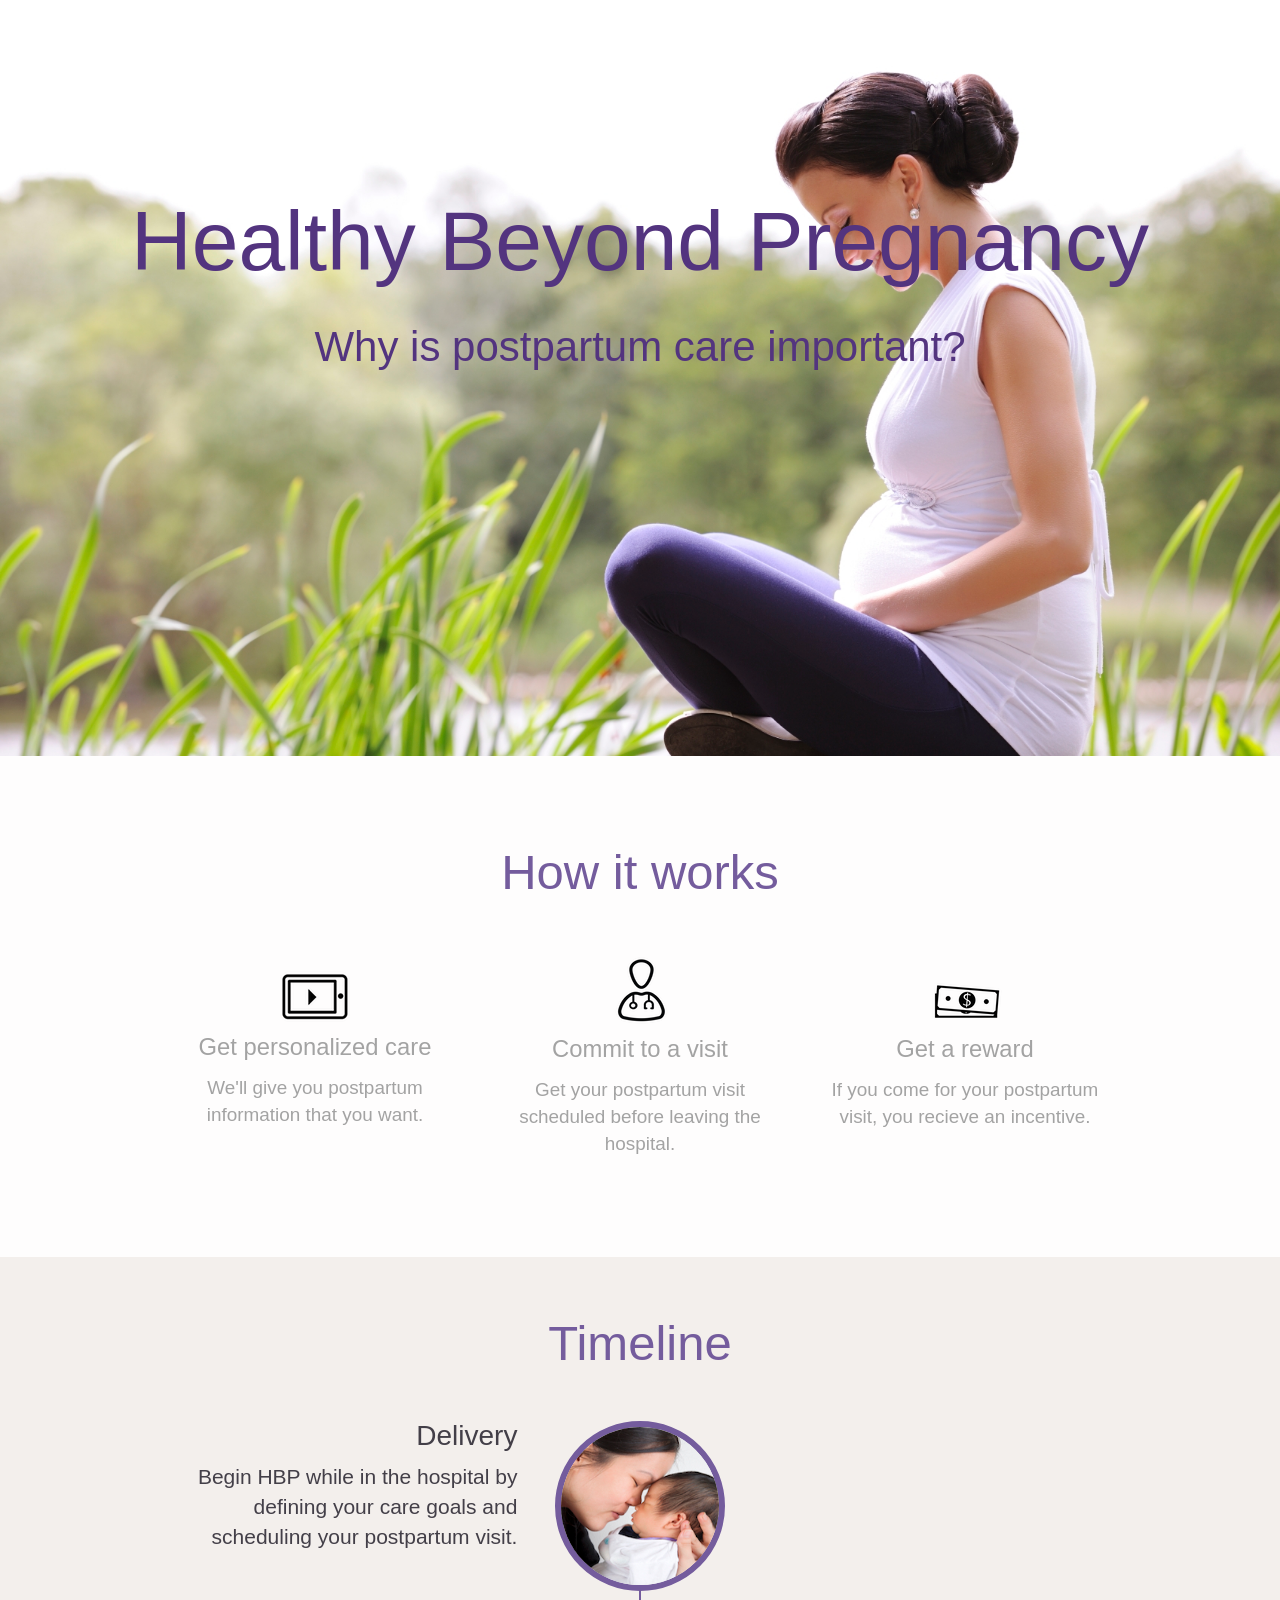
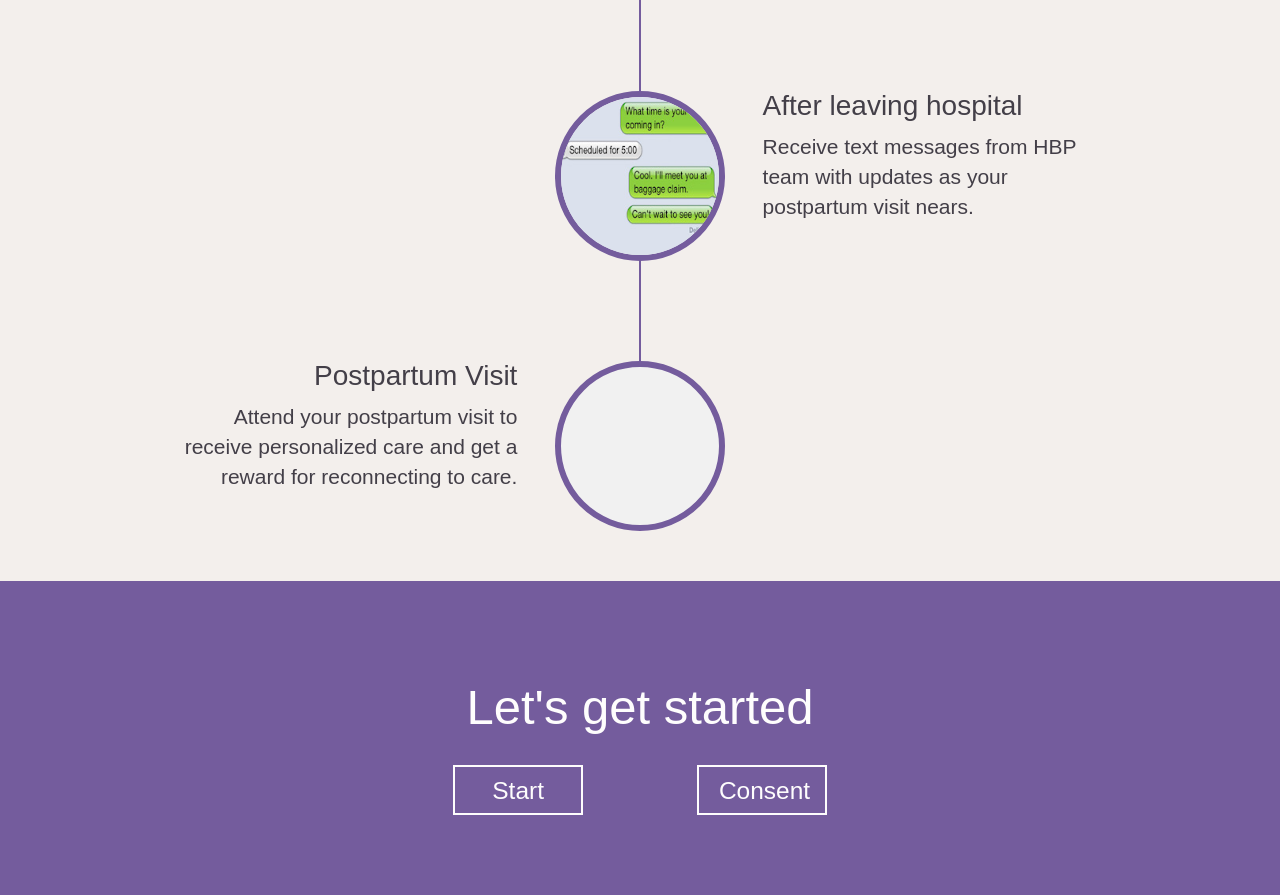
==== templates/index.html @ 08a64818 "Fixing bugs / small tweaks to design" ====
<!DOCTYPE html>
<html>
	<head>
		<link rel="stylesheet" type="text/css" href="/static/css/index.css">
		<link rel="stylesheet" href="//maxcdn.bootstrapcdn.com/bootstrap/3.2.0/css/bootstrap.min.css">
		<link href='https://fonts.googleapis.com/css?family=Work+Sans:400,900,800,700,600,500,300,200,100' rel='stylesheet' type='text/css'>
		<script src="http://code.jquery.com/jquery-latest.min.js" type="text/javascript"></script>
	</head>
	<body>
		<header>
			<div class="header-content">
				<h1> Healthy Beyond Pregnancy </h1>
				<p> Why is postpartum care important? </p>
			</div>
		</header>

		<!-- How it works Section -->
		<section id="about">
			<div class="container">
				<div class="row">
					<div class="col-lg-10 col-lg-offset-1 text-center">
						<h2> How it works </h2>
						<div class="row">
							<div class="col-lg-4">
								<img class="img-responsive" src="/static/img/how1.png" alt="" style="display: block; margin:auto; margin-top: 20px;">
								<p class="step" style="margin-top: 5px;"> Get personalized care </p>
								<p class="step-desc"> We'll give you postpartum information that you want. </p>
							</div>
							<div class="col-lg-4">
								<img class="img-responsive" src="/static/img/how2.png" alt="" style="display: block; margin:auto;">
								<p class="step" style="margin-top: 2px;"> Commit to a visit </p>
								<p class="step-desc"> Get your postpartum visit scheduled before leaving the hospital. </p>
							</div>
							<div class="col-lg-4">
								<img class="img-responsive svg" src="/static/img/how3.png" alt="" style="display: block; margin:auto;margin-top: 23px">
								<p class="step" style="margin-top: 5px;"> Get a reward </p>
								<p class="step-desc"> If you come for your postpartum visit, you recieve an incentive. </p>
							</div>
						</div>
					</div>
				</div>
			</div>
		</section>

		<!-- Timeline Section -->
		<section id="timeline-section">
			<div class="container">
				<div class="row">
					<div class="col-lg-12 text-center">
						<h2> Timeline </h2>
					</div>
				</div>
				<div class="row">
					<div class="col-lg-12 text-center">
						<ul class="timeline">
							<li>
								<div class="timeline-image">
									<img class="img-circle img-responsive" src="/static/img/delivery.jpg" alt="">
								</div>
								<div class="timeline-panel">
									<div class="timeline-heading">
										<h3> Delivery </h3> 
									</div>
									<div class="timeline-body">
										<p> Begin HBP while in the hospital by defining your care goals and scheduling your postpartum visit. </p>
									</div>
								</div>
							</li>
							<li class="timeline-inverted">
	                            <div class="timeline-image">
	                                <img class="img-circle img-responsive" src="/static/img/texting.jpg" alt="">
	                            </div>
	                            <div class="timeline-panel">
	                                <div class="timeline-heading">
	                                    <h3> After leaving hospital </h3>
	                                </div>
	                                <div class="timeline-body">
	                                    <p> Receive text messages from HBP team with updates as your postpartum visit nears. </p>
	                                    <p> 
	                                </div>
	                            </div>
	                        </li>
	                        <li class="timeline">
	                            <div class="timeline-image">
	                                <img class="img-circle img-responsive" src="static/img/magee.jpg" alt="">
	                            </div>
	                            <div class="timeline-panel">
	                                <div class="timeline-heading">
	                                    <h3> Postpartum Visit </h3>
	                                </div>
	                                <div class="timeline-body">
	                                    <p> Attend your postpartum visit to receive personalized care and get a reward for reconnecting to care. </p>
	                                </div>
	                            </div>
	                        </li>
						</ul>
					</div>
				</div>
			</div>
		</section>

		<!-- Getting Started Section -->
		<section id="get-started">
			<div class="container">
				<div class="row">
					<div class="col-lg-10 col-lg-offset-1 text-center">
						<h2> Let's get started </h2>	
						<div class="row">
							<div class="col-lg-3 col-lg-offset-3">
								<a href="/pc/"><div class="gs-button">Start</div></a>
							</div>
							<div class="col-lg-3">
								<a href="/consent/"><div class="gs-button">Consent</div></a>
							</div>
						</div>
					</div>
				</div>
			</div>
		</section>
	</body>
</html>
---- static/css/index.css ----
* {
	margin: 0;
	padding: 0;
}

html, body {
	height: 100%;
	width: 100%;
}

body {
	font-size: 14px;
	/*font-family: 'Merriweather', 'Helvetica Neue', Arial, sans-serif;*/
	font-family: 'Work Sans', sans-serif;
}

/* Header section */

header {
	position: relative;
	width: 100%;
    min-height: 84%;
	-webkit-background-size: cover;
    -moz-background-size: cover;
	background-size: cover;
	-o-background-size: cover;
	background-position: center;
	background-image: url('/static/img/header.jpg');
	text-align: center;
}

header .header-content {
	position: relative;
	padding-top: 175px;
	padding-bottom: 150px;
}

header .header-content h1 {
	font-size: 6.0em;
	font-weight: 500;
	color: #53347F;
	margin-bottom: 30px;
}

header .header-content p {
	font-weight: 300;
	font-size: 3.0em;
	color: #53347F;
}

/* About section, describe the steps of HBP */

#about {
	padding-top: 70px;
	padding-bottom: 90px;
	background-color: #FEFDFD;
}

#about h2 {
	font-size: 3.5em;
	font-weight: 300;
	margin-bottom: 50px;
	color: #745C9D;
}

#about .step {
	font-weight: 500;
	font-size: 1.70em;
	color: #A3A3A3;
}

#about .step-desc {
	font-weight: 300;
	font-size: 1.35em;
	color: #A3A3A3;
}

/* Timeline section, display a timeline of the steps */

#timeline-section {
	padding-top: 40px;
	padding-bottom: 40px;
	background-color: #F3EFEC;
}

#timeline-section h2 {
	font-size: 3.5em;
	font-weight: 300;
	margin-bottom: 50px;
	color: #745C9D;
}

.timeline {
  list-style: none;
  padding: 0;
  position: relative;
}

.timeline:before {
  top: 0;
  bottom: 30px;
  position: absolute;
  content: "";
  width: 2px;
  background-color: #745C9D;
  left: 40px;
  margin-left: -1.5px;
}

.timeline > li {
  margin-bottom: 50px;
  position: relative;
  min-height: 50px;
}

.timeline > li:before,
.timeline > li:after {
  content: " ";
  display: table;
}

.timeline > li:after {
  clear: both;
}

.timeline > li .timeline-panel {
  width: 100%;
  float: right;
  padding: 0 20px 0 100px;
  position: relative;
  text-align: left;
}

.timeline > li .timeline-panel:before {
  border-left-width: 0;
  border-right-width: 15px;
  left: -15px;
  right: auto;
}

.timeline > li .timeline-panel:after {
  border-left-width: 0;
  border-right-width: 14px;
  left: -14px;
  right: auto;
}

.timeline > li .timeline-image {
  left: 0;
  margin-left: 0;
  width: 80px;
  height: 80px;
  position: absolute;
  z-index: 100;
  background-color: #f1f1f1;
  color: white;
  border-radius: 100%;
  border: 6px solid #745C9D;
  text-align: center;
}

.timeline > li.timeline-inverted > .timeline-panel {
  float: right;
  text-align: left;
  padding: 0 20px 0 100px;
}

.timeline > li.timeline-inverted > .timeline-panel:before {
  border-left-width: 0;
  border-right-width: 15px;
  left: -15px;
  right: auto;
}

.timeline > li.timeline-inverted > .timeline-panel:after {
  border-left-width: 0;
  border-right-width: 14px;
  left: -14px;
  right: auto;
}

.timeline > li:last-child {
  margin-bottom: 0;
}

.timeline .timeline-heading h3 {
  margin-top: 0;
  font-weight: 400;
  font-size: 2.0em;
  color: #433F48;
}

.timeline .timeline-body > p,
.timeline .timeline-body > ul {
  margin-bottom: 0;
}

.timeline .timeline-body p {
	font-weight: 300;
	font-size: 1.50em;
	color: #433F48;
}

@media (min-width: 768px) {

  .timeline:before {
    left: 50%;
  }

  .timeline > li {
    margin-bottom: 100px;
    min-height: 100px;
  }

  .timeline > li .timeline-panel {
    width: 41%;
    float: left;
    padding: 0 20px 20px 30px;
    text-align: right;
  }

  .timeline > li .timeline-image {
    width: 100px;
    height: 100px;
    left: 50%;
    margin-left: -50px;
  }

  .timeline > li.timeline-inverted > .timeline-panel {
    float: right;
    text-align: left;
    padding: 0 30px 20px 20px;
  }
}

@media (min-width: 992px) {

  .timeline > li {
    min-height: 150px;
  }

  .timeline > li .timeline-panel {
    padding: 0 20px 20px;
  }

  .timeline > li .timeline-image {
    width: 150px;
    height: 150px;
    margin-left: -75px;
  }

  .timeline > li.timeline-inverted > .timeline-panel {
    padding: 0 20px 20px;
  }
}

@media (min-width: 1200px) {

  .timeline > li {
    min-height: 170px;
  }

  .timeline > li .timeline-panel {
    padding: 0 20px 20px 100px;
  }

  .timeline > li .timeline-image {
    width: 170px;
    height: 170px;
    margin-left: -85px;
  }

  .timeline > li.timeline-inverted > .timeline-panel {
    padding: 0 100px 20px 20px;
  }
}

/* Get started, i.e. the call to action section */

#get-started {
	padding-top: 80px;
	padding-bottom: 80px;
	background-color: #745C9D;
}

#get-started h2 {
	font-size: 3.5em;
	font-weight: 400;
	margin-bottom: 30px;
	color: #FEFDFD;
}

#get-started .gs-button {
	display: inline-block;
	width: 130px;
	height: 50px;
	padding: 6px 20px 6px 20px;
	border-style: solid;
	border-width: 2px;
	border-color: #FEFDFD;
}

#get-started a {
	text-decoration: none;
	outline: 0;
	color: #FEFDFD;
	font-size: 1.75em;
}

#get-started a:hover > div {
	border-width: 3px;
}
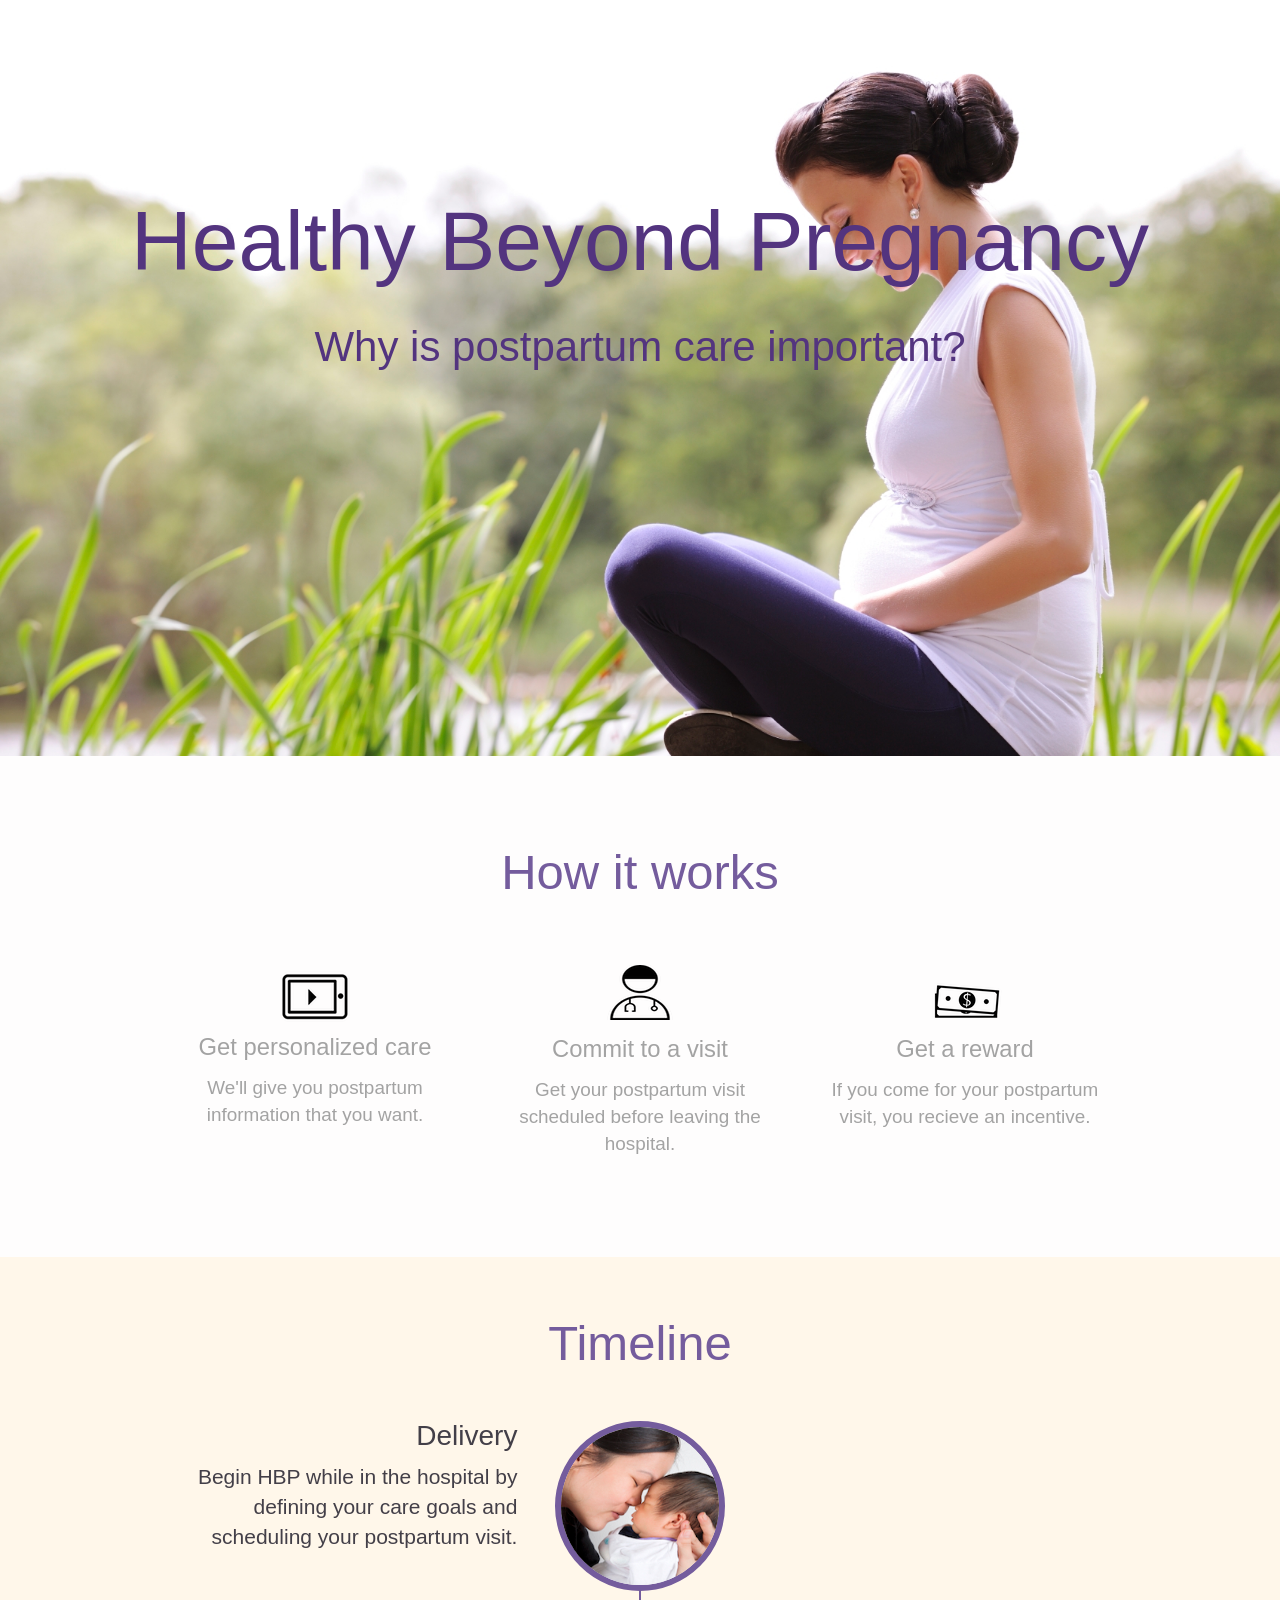
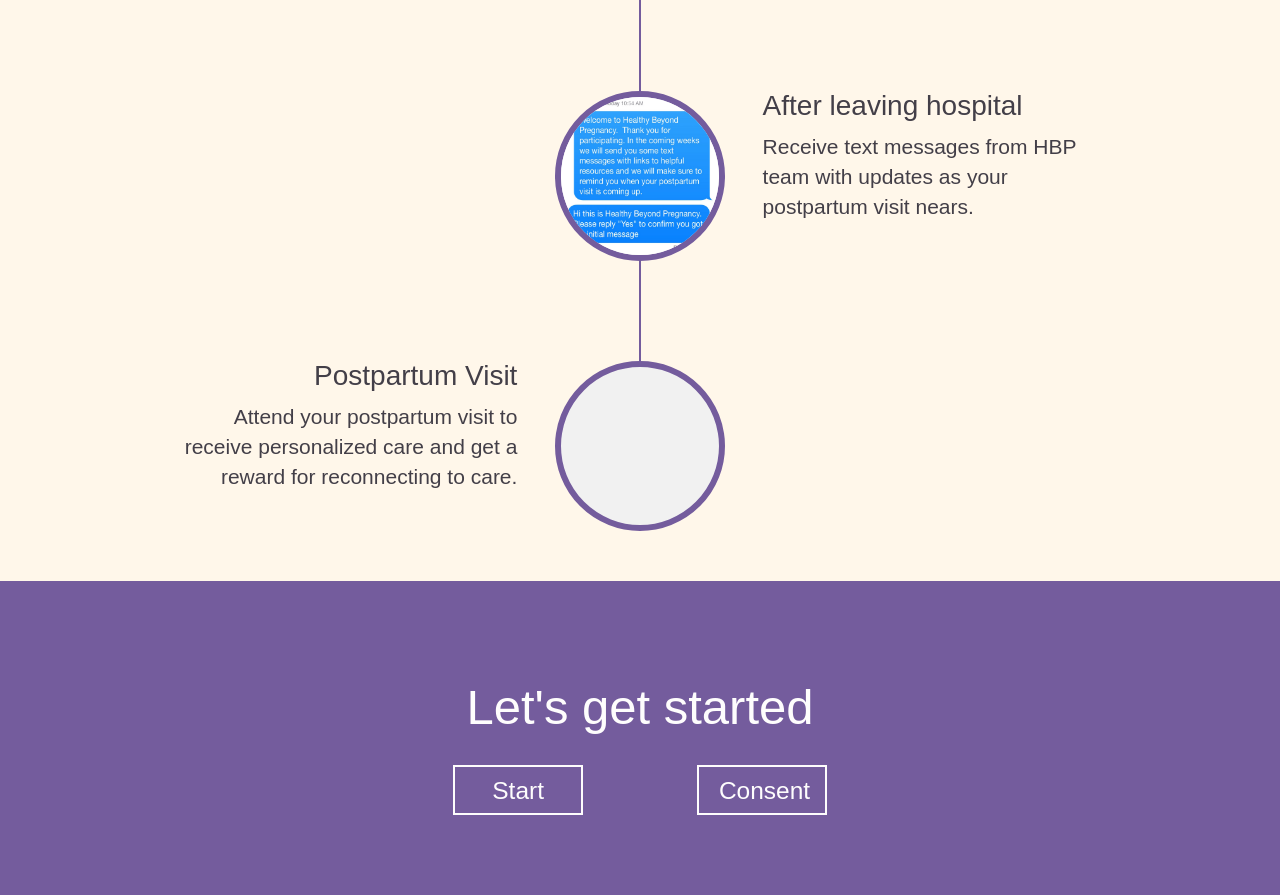
==== commit 22af0942: "Finalized how it works images and style on index page" ====
--- a/templates/index.html
+++ b/templates/index.html
@@ -22,18 +22,18 @@
 						<h2> How it works </h2>
 						<div class="row">
 							<div class="col-lg-4">
-								<img class="img-responsive" src="/static/img/how1.png" alt="" style="display: block; margin:auto; margin-top: 20px;">
-								<p class="step" style="margin-top: 5px;"> Get personalized care </p>
+								<img id="how1-img" class="img-responsive" src="/static/img/how1.png" alt="">
+								<p id="how1-step" class="step"> Get personalized care </p>
 								<p class="step-desc"> We'll give you postpartum information that you want. </p>
 							</div>
 							<div class="col-lg-4">
-								<img class="img-responsive" src="/static/img/how2.png" alt="" style="display: block; margin:auto;">
-								<p class="step" style="margin-top: 2px;"> Commit to a visit </p>
+								<img id="how2-img" class="img-responsive" src="/static/img/how2.png" alt="">
+								<p id="how2-step" class="step"> Commit to a visit </p>
 								<p class="step-desc"> Get your postpartum visit scheduled before leaving the hospital. </p>
 							</div>
 							<div class="col-lg-4">
-								<img class="img-responsive svg" src="/static/img/how3.png" alt="" style="display: block; margin:auto;margin-top: 23px">
-								<p class="step" style="margin-top: 5px;"> Get a reward </p>
+								<img id="how3-img" class="img-responsive svg" src="/static/img/how3.png" alt="">
+								<p id="how3-step" class="step"> Get a reward </p>
 								<p class="step-desc"> If you come for your postpartum visit, you recieve an incentive. </p>
 							</div>
 						</div>
--- a/static/css/index.css
+++ b/static/css/index.css
@@ -63,6 +63,24 @@
 	color: #745C9D;
 }
 
+#about #how1-img {
+  display: block;
+  margin: auto;
+  margin-top: 20px;
+}
+
+#about #how2-img {
+  display: block;
+  margin: auto;
+  margin-top: 15px;
+}
+
+#about #how3-img {
+  display: block;
+  margin: auto;
+  margin-top: 23px;
+}
+
 #about .step {
 	font-weight: 500;
 	font-size: 1.70em;
@@ -75,12 +93,24 @@
 	color: #A3A3A3;
 }
 
+#about #how1-step {
+  margin-top: 5px;
+}
+
+#about #how2-step {
+  margin-top: 12px;
+}
+
+#about #how3-step {
+  margin-top: 5px;
+}
+
 /* Timeline section, display a timeline of the steps */
 
 #timeline-section {
 	padding-top: 40px;
 	padding-bottom: 40px;
-	background-color: #F3EFEC;
+	background-color: #FFF7EA;
 }
 
 #timeline-section h2 {
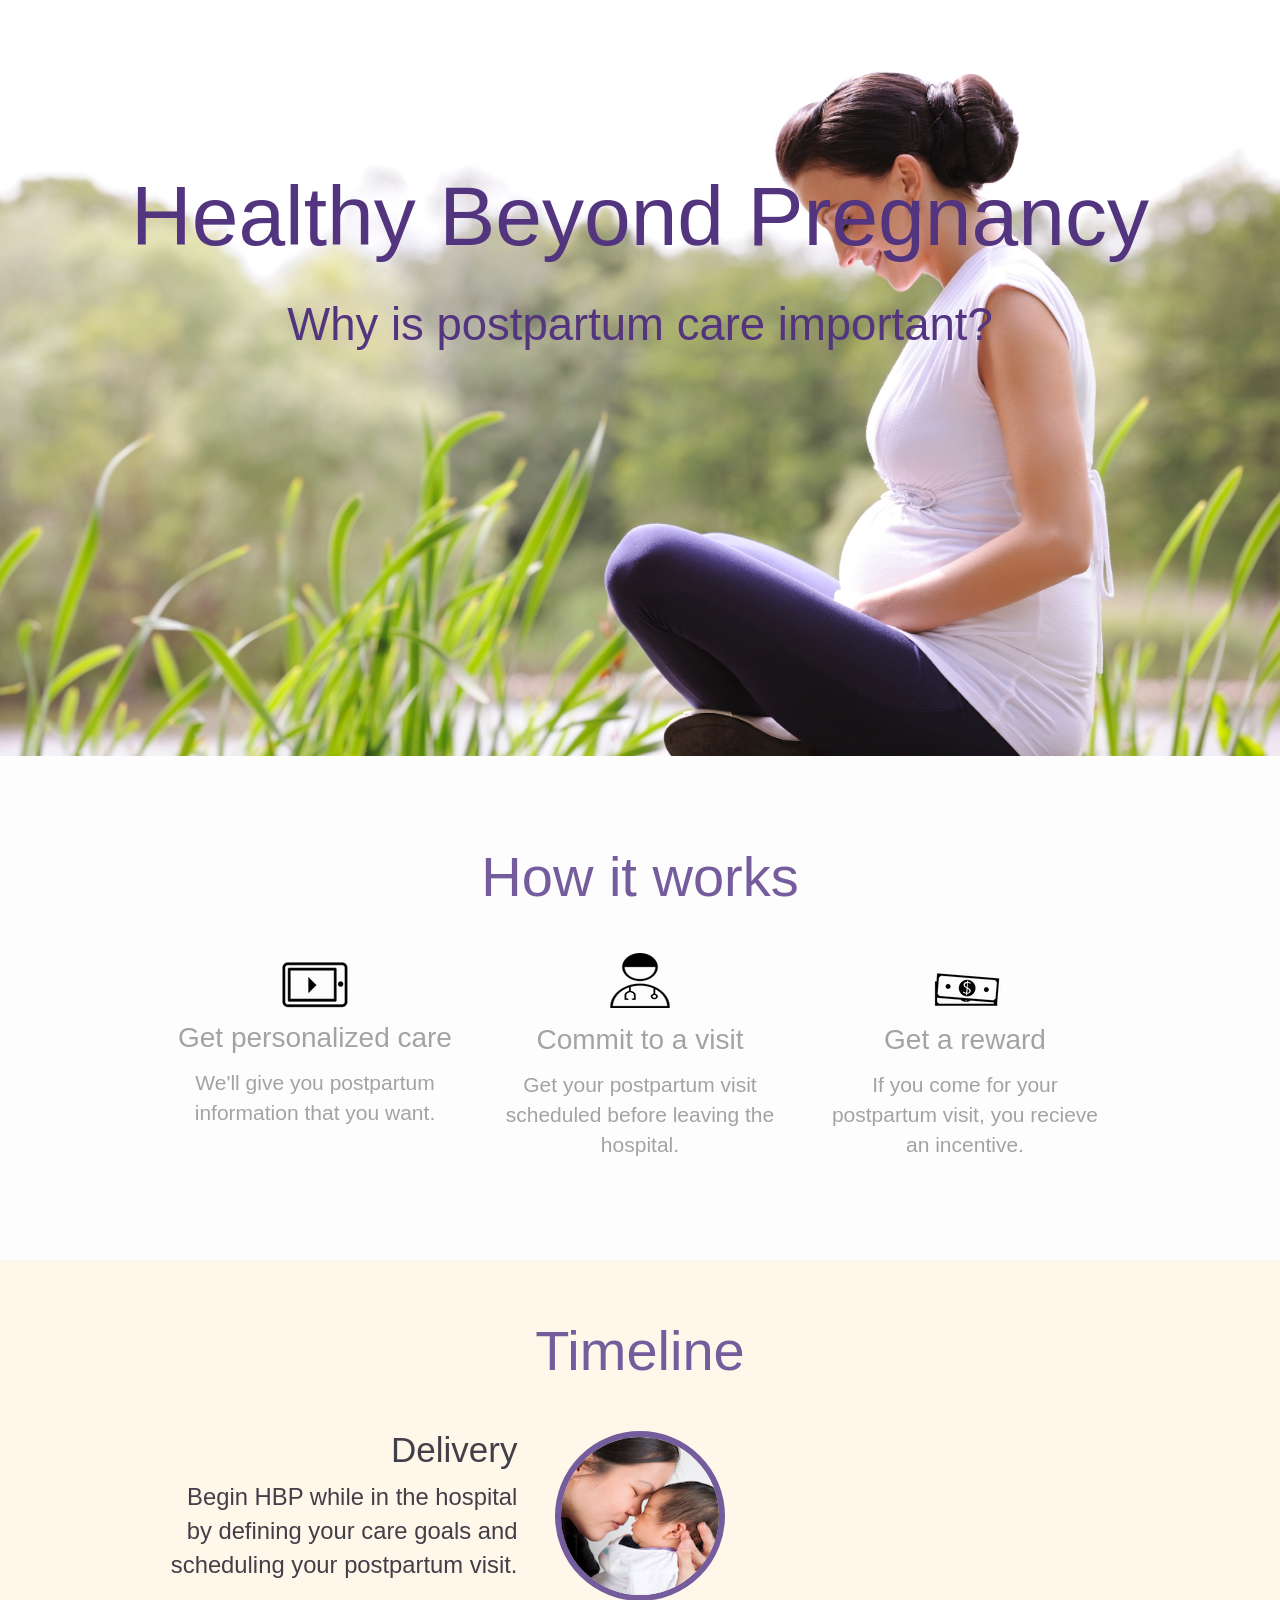
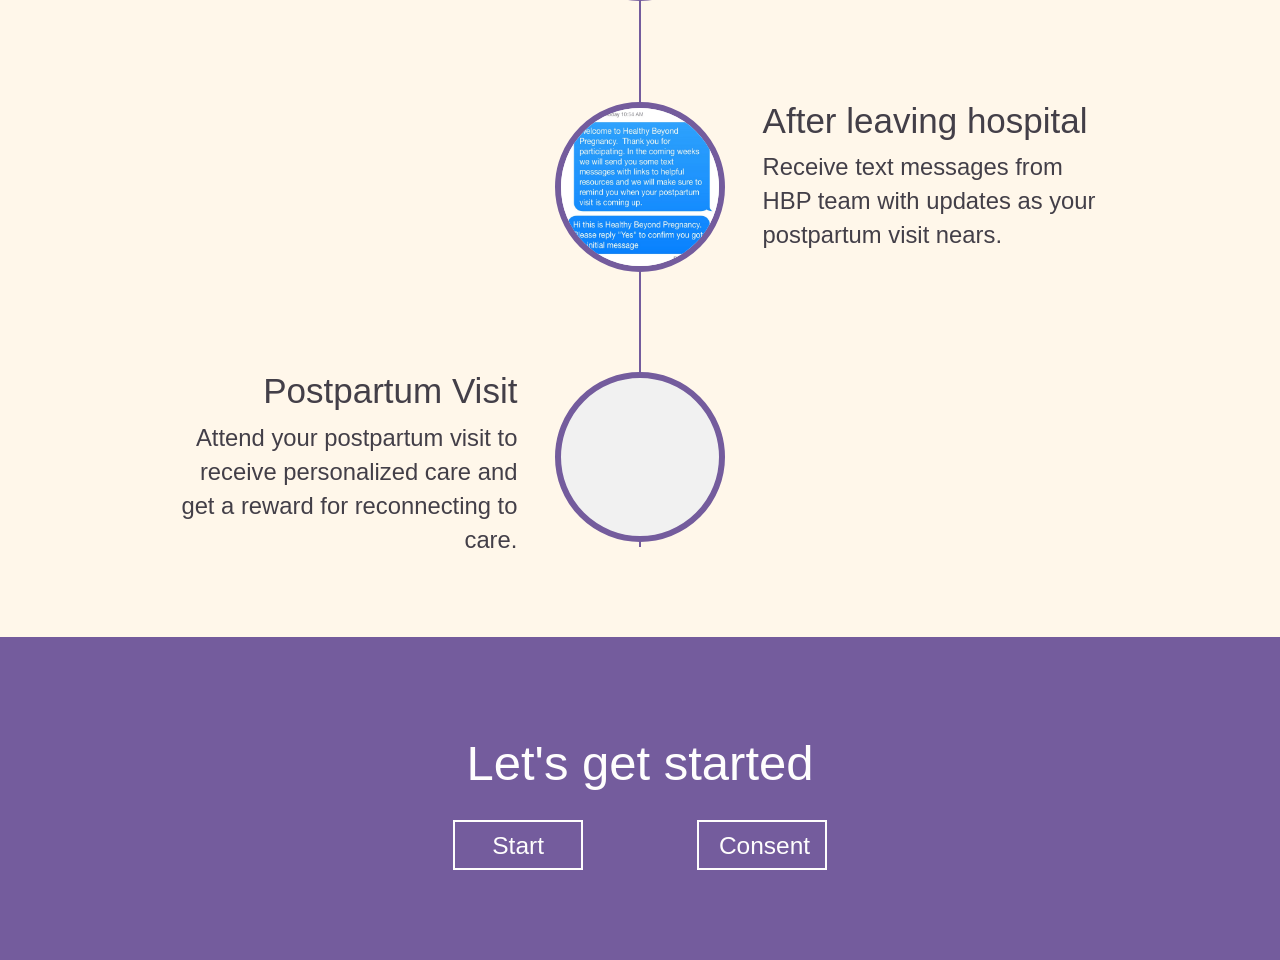
==== commit c0466c4e: "Responsivee design for tablet landscape mode" ====
--- a/templates/index.html
+++ b/templates/index.html
@@ -1,10 +1,10 @@
 <!DOCTYPE html>
 <html>
 	<head>
+		<link rel="stylesheet" type="text/css" href="/static/lib/bootstrap.min.css">
 		<link rel="stylesheet" type="text/css" href="/static/css/index.css">
-		<link rel="stylesheet" href="//maxcdn.bootstrapcdn.com/bootstrap/3.2.0/css/bootstrap.min.css">
-		<link href='https://fonts.googleapis.com/css?family=Work+Sans:400,900,800,700,600,500,300,200,100' rel='stylesheet' type='text/css'>
-		<script src="http://code.jquery.com/jquery-latest.min.js" type="text/javascript"></script>
+		<script src="/static/lib/jquery-1.12.2.min.js" type="text/javascript"></script>
+		<meta name="viewport" content="width=device-width,initial-scale=1">
 	</head>
 	<body>
 		<header>
@@ -18,20 +18,20 @@
 		<section id="about">
 			<div class="container">
 				<div class="row">
-					<div class="col-lg-10 col-lg-offset-1 text-center">
+					<div class="col-sm-10 col-sm-offset-1 text-center">
 						<h2> How it works </h2>
 						<div class="row">
-							<div class="col-lg-4">
+							<div class="col-sm-4">
 								<img id="how1-img" class="img-responsive" src="/static/img/how1.png" alt="">
 								<p id="how1-step" class="step"> Get personalized care </p>
 								<p class="step-desc"> We'll give you postpartum information that you want. </p>
 							</div>
-							<div class="col-lg-4">
+							<div class="col-sm-4">
 								<img id="how2-img" class="img-responsive" src="/static/img/how2.png" alt="">
 								<p id="how2-step" class="step"> Commit to a visit </p>
 								<p class="step-desc"> Get your postpartum visit scheduled before leaving the hospital. </p>
 							</div>
-							<div class="col-lg-4">
+							<div class="col-sm-4">
 								<img id="how3-img" class="img-responsive svg" src="/static/img/how3.png" alt="">
 								<p id="how3-step" class="step"> Get a reward </p>
 								<p class="step-desc"> If you come for your postpartum visit, you recieve an incentive. </p>
@@ -46,12 +46,12 @@
 		<section id="timeline-section">
 			<div class="container">
 				<div class="row">
-					<div class="col-lg-12 text-center">
+					<div class="col-sm-12 text-center">
 						<h2> Timeline </h2>
 					</div>
 				</div>
 				<div class="row">
-					<div class="col-lg-12 text-center">
+					<div class="col-sm-12 text-center">
 						<ul class="timeline">
 							<li>
 								<div class="timeline-image">
@@ -103,13 +103,13 @@
 		<section id="get-started">
 			<div class="container">
 				<div class="row">
-					<div class="col-lg-10 col-lg-offset-1 text-center">
+					<div class="col-sm-10 col-sm-offset-1 text-center">
 						<h2> Let's get started </h2>	
 						<div class="row">
-							<div class="col-lg-3 col-lg-offset-3">
+							<div class="col-sm-3 col-sm-offset-3">
 								<a href="/pc/"><div class="gs-button">Start</div></a>
 							</div>
-							<div class="col-lg-3">
+							<div class="col-sm-3">
 								<a href="/consent/"><div class="gs-button">Consent</div></a>
 							</div>
 						</div>
--- a/static/css/index.css
+++ b/static/css/index.css
@@ -10,8 +10,6 @@
 
 body {
 	font-size: 14px;
-	/*font-family: 'Merriweather', 'Helvetica Neue', Arial, sans-serif;*/
-	font-family: 'Work Sans', sans-serif;
 }
 
 /* Header section */
@@ -19,9 +17,9 @@
 header {
 	position: relative;
 	width: 100%;
-    min-height: 84%;
+  min-height: 84%;
 	-webkit-background-size: cover;
-    -moz-background-size: cover;
+  -moz-background-size: cover;
 	background-size: cover;
 	-o-background-size: cover;
 	background-position: center;
@@ -31,7 +29,7 @@
 
 header .header-content {
 	position: relative;
-	padding-top: 175px;
+	padding-top: 150px;
 	padding-bottom: 150px;
 }
 
@@ -44,7 +42,7 @@
 
 header .header-content p {
 	font-weight: 300;
-	font-size: 3.0em;
+	font-size: 3.25em;
 	color: #53347F;
 }
 
@@ -57,9 +55,9 @@
 }
 
 #about h2 {
-	font-size: 3.5em;
+	font-size: 4.0em;
 	font-weight: 300;
-	margin-bottom: 50px;
+	margin-bottom: 30px;
 	color: #745C9D;
 }
 
@@ -82,14 +80,15 @@
 }
 
 #about .step {
-	font-weight: 500;
-	font-size: 1.70em;
+	font-weight: 400;
+	font-size: 2.0em;
 	color: #A3A3A3;
+  margin-bottom: 10px;
 }
 
 #about .step-desc {
 	font-weight: 300;
-	font-size: 1.35em;
+	font-size: 1.50em;
 	color: #A3A3A3;
 }
 
@@ -109,12 +108,12 @@
 
 #timeline-section {
 	padding-top: 40px;
-	padding-bottom: 40px;
+	padding-bottom: 50px;
 	background-color: #FFF7EA;
 }
 
 #timeline-section h2 {
-	font-size: 3.5em;
+	font-size: 4.0em;
 	font-weight: 300;
 	margin-bottom: 50px;
 	color: #745C9D;
@@ -216,7 +215,7 @@
 .timeline .timeline-heading h3 {
   margin-top: 0;
   font-weight: 400;
-  font-size: 2.0em;
+  font-size: 2.50em;
   color: #433F48;
 }
 
@@ -227,7 +226,7 @@
 
 .timeline .timeline-body p {
 	font-weight: 300;
-	font-size: 1.50em;
+	font-size: 1.70em;
 	color: #433F48;
 }
 
@@ -309,7 +308,7 @@
 
 #get-started {
 	padding-top: 80px;
-	padding-bottom: 80px;
+	padding-bottom: 90px;
 	background-color: #745C9D;
 }
 
@@ -339,4 +338,141 @@
 
 #get-started a:hover > div {
 	border-width: 3px;
-}+}
+
+/* portrait tablets, portrait iPad, landscape e-readers, landscape 800x480 or 854x480 phones */ 
+@media (min-width:641px) and (max-width:960px) { 
+  header {
+    min-height: 43%;
+  }
+
+  header .header-content {
+    padding-top: 70px;
+  }
+
+  header .header-content h1 {
+    font-size: 4.0em;
+    font-weight: 500;
+    margin-bottom: 10px;
+  }
+
+  header .header-content p {
+    font-weight: 300;
+    font-size: 2.50em;
+  }
+
+  #about {
+    padding-top: 0px;
+    padding-bottom: 20px;
+  }
+
+  #about h2 {
+    font-size: 2.50em;
+    font-weight: 300;
+    margin-bottom: 0px;
+  }
+
+  #about .step {
+    font-weight: 500;
+    font-size: 1.25em;
+    margin-bottom: 0px;
+  }
+
+  #about .step-desc {
+    font-weight: 300;
+    font-size: 1.05em;
+  }
+
+  #timeline-section {
+    padding-top: 20px;
+    padding-bottom: 35px;
+  }
+
+  #timeline-section h2 {
+    font-size: 2.75em;
+    font-weight: 300;
+    margin-bottom: 20px;
+  }
+
+  .timeline .timeline-heading h3 {
+    margin-top: 0;
+    font-weight: 400;
+    font-size: 1.75em;
+  }
+
+  .timeline .timeline-body p {
+    font-weight: 300;
+    font-size: 1.20em;
+  }
+}
+
+/* tablet, landscape iPad, lo-res laptops ands desktops */ 
+@media (min-width:961px) and (max-width:1024px) { 
+  header {
+    min-height: 60%;
+  }
+
+  header .header-content {
+    padding-top: 85px;
+  }
+
+  header .header-content h1 {
+    font-size: 5.0em;
+    font-weight: 500;
+    margin-bottom: 20px;
+  }
+
+  header .header-content p {
+    font-weight: 300;
+    font-size: 3.0em;
+  }
+
+  #about {
+    padding-top: 20px;
+    padding-bottom: 35px;
+  }
+
+  #about h2 {
+    font-size: 3.0em;
+    font-weight: 300;
+    margin-bottom: 10px;
+  }
+
+  #about .step {
+    font-weight: 400;
+    font-size: 1.50em;
+    margin-bottom: 0px;
+  }
+
+  #about .step-desc {
+    font-weight: 300;
+    font-size: 1.20em;
+  }
+
+  #timeline-section {
+    padding-top: 20px;
+    padding-bottom: 35px;
+  }
+
+  #timeline-section h2 {
+    font-size: 3.25em;
+    font-weight: 300;
+    margin-bottom: 20px;
+  }
+
+  .timeline .timeline-heading h3 {
+    margin-top: 0;
+    font-weight: 400;
+    font-size: 2.0em;
+  }
+
+  .timeline .timeline-body p {
+    font-weight: 300;
+    font-size: 1.50em;
+  }
+}
+
+/* big landscape tablets, laptops, and desktops */ 
+@media (min-width:1025px) {
+
+}
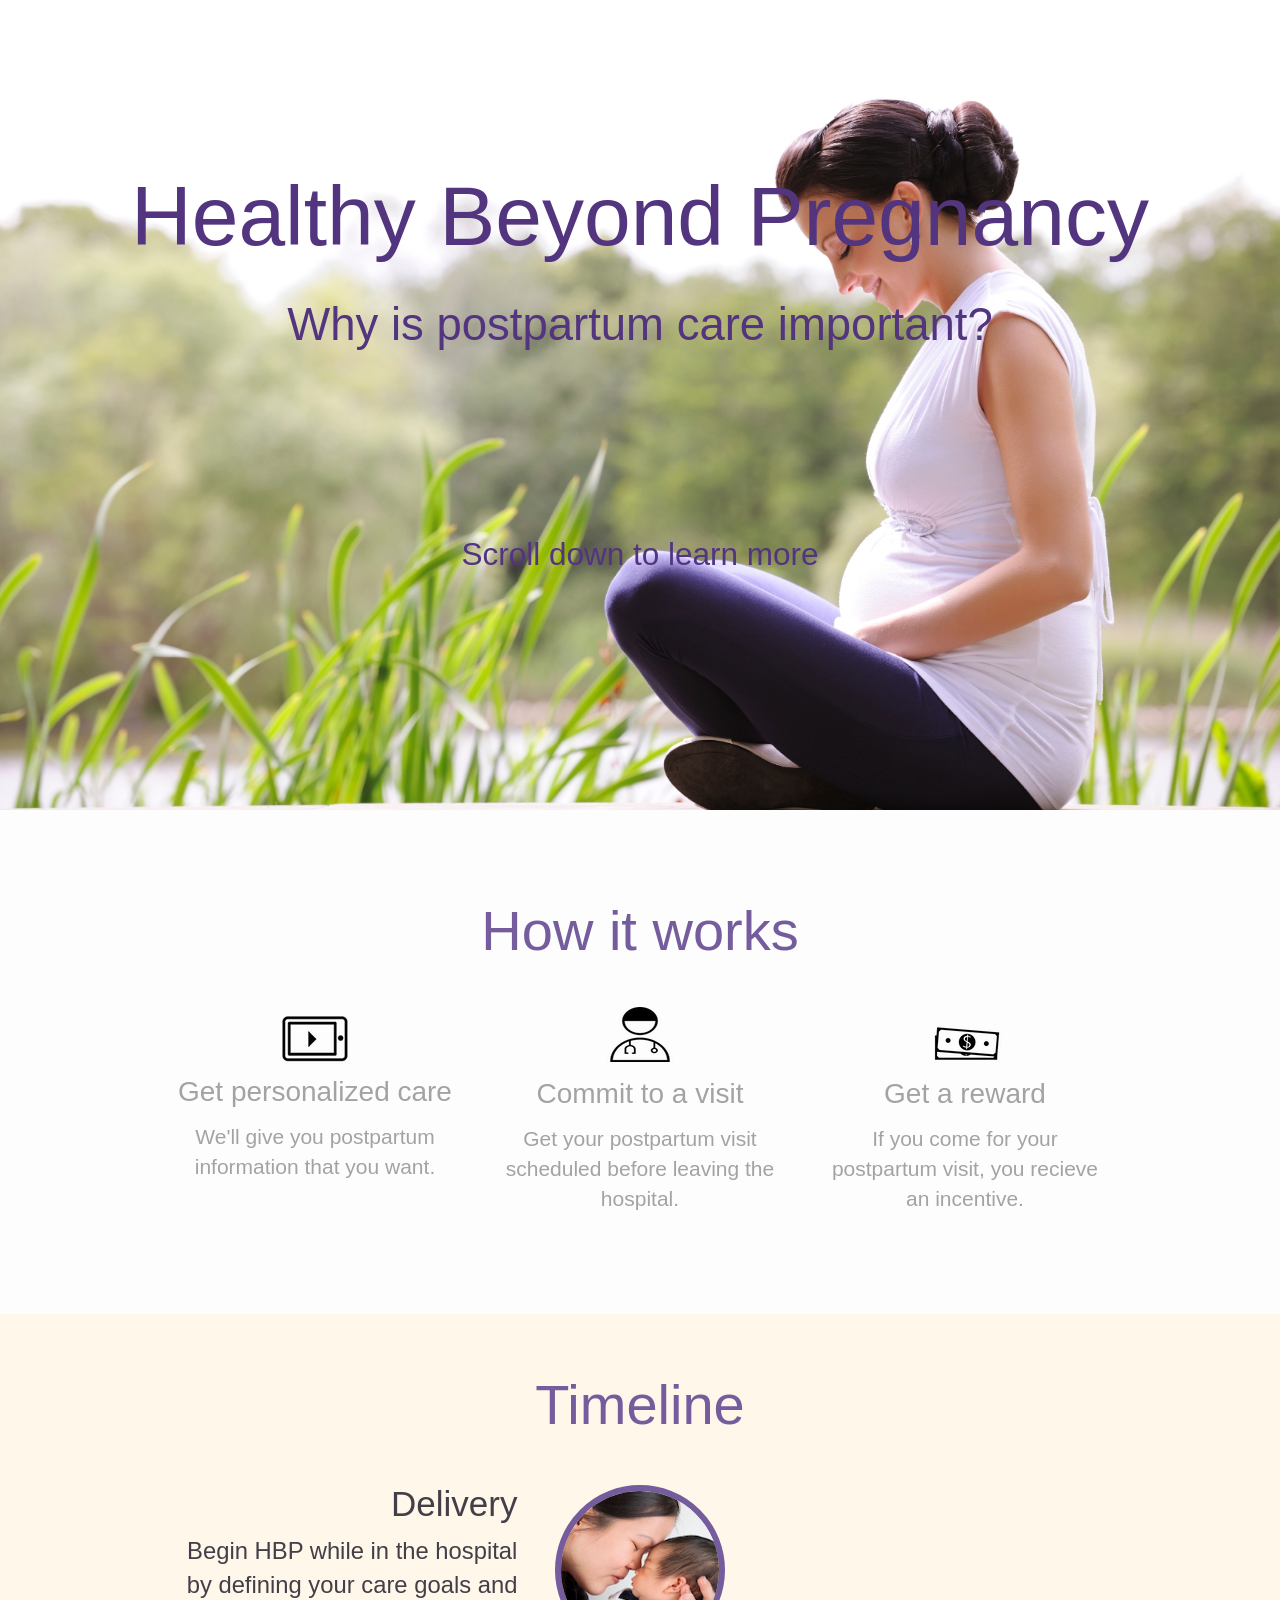
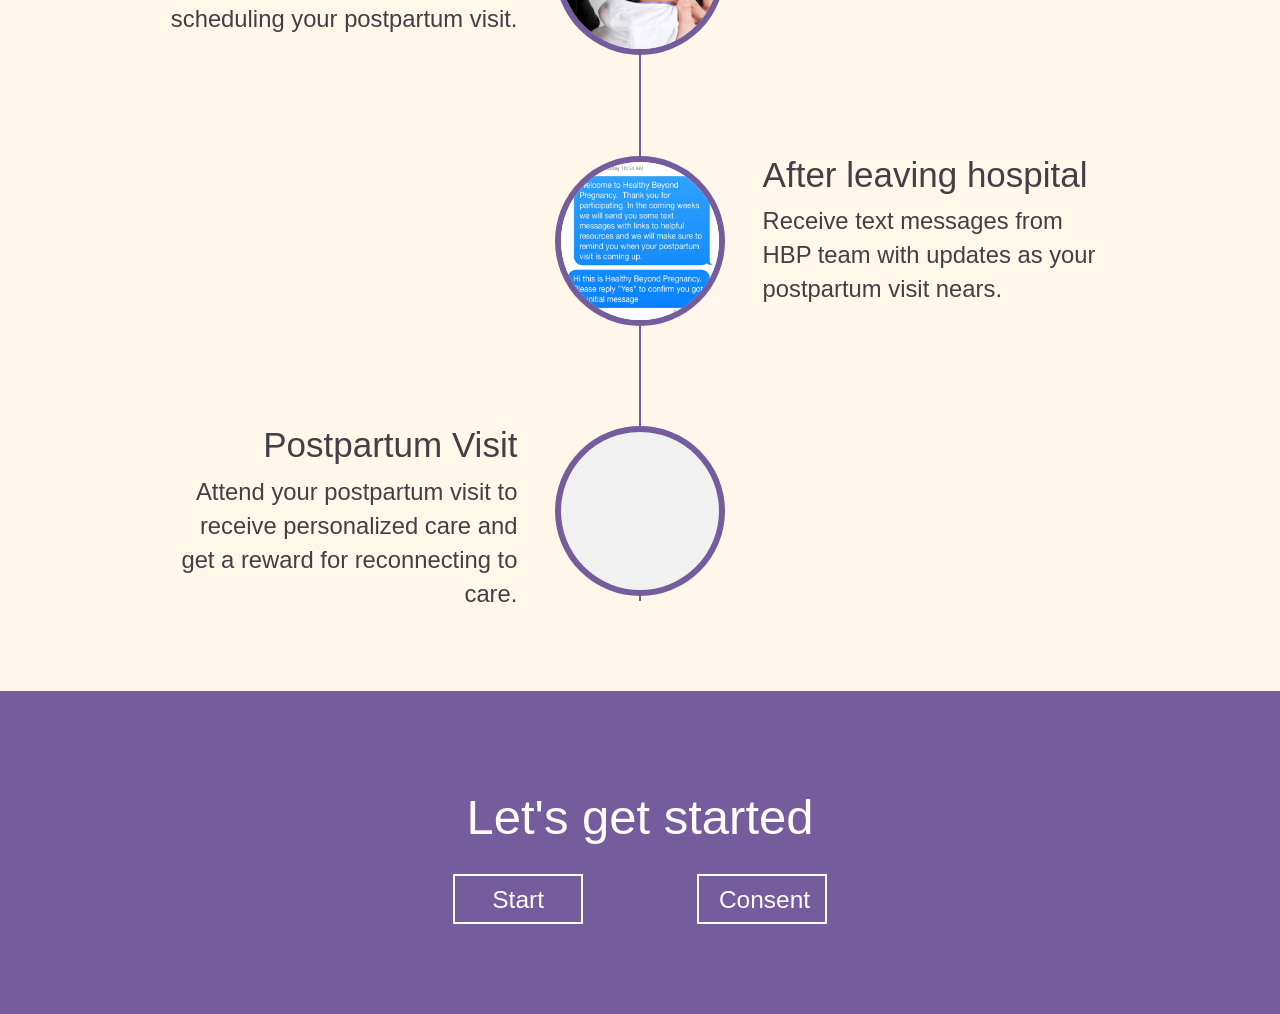
==== commit 4f5d20d6: "adding scroll down prompt to index page" ====
--- a/templates/index.html
+++ b/templates/index.html
@@ -11,6 +11,7 @@
 			<div class="header-content">
 				<h1> Healthy Beyond Pregnancy </h1>
 				<p> Why is postpartum care important? </p>
+				<p id="scroll-down-prompt"> Scroll down to learn more </p>
 			</div>
 		</header>
 
--- a/static/css/index.css
+++ b/static/css/index.css
@@ -17,7 +17,7 @@
 header {
 	position: relative;
 	width: 100%;
-  min-height: 84%;
+  min-height: 90%;
 	-webkit-background-size: cover;
   -moz-background-size: cover;
 	background-size: cover;
@@ -30,7 +30,6 @@
 header .header-content {
 	position: relative;
 	padding-top: 150px;
-	padding-bottom: 150px;
 }
 
 header .header-content h1 {
@@ -44,6 +43,12 @@
 	font-weight: 300;
 	font-size: 3.25em;
 	color: #53347F;
+}
+
+header .header-content #scroll-down-prompt {
+  margin-top: 175px;
+  font-weight: 200;
+  font-size: 2.25em;
 }
 
 /* About section, describe the steps of HBP */
@@ -340,14 +345,14 @@
 	border-width: 3px;
 }
 
-/* portrait tablets, portrait iPad, landscape e-readers, landscape 800x480 or 854x480 phones */ 
+/* Small Tablets Landscape */
 @media (min-width:641px) and (max-width:960px) { 
   header {
     min-height: 43%;
   }
 
   header .header-content {
-    padding-top: 70px;
+    padding-top: 80px;
   }
 
   header .header-content h1 {
@@ -361,6 +366,12 @@
     font-size: 2.50em;
   }
 
+  header .header-content #scroll-down-prompt {
+    margin-top: 50px;
+    font-weight: 200;
+    font-size: 2.0em;
+  }
+
   #about {
     padding-top: 0px;
     padding-bottom: 20px;
@@ -406,7 +417,27 @@
   }
 }
 
-/* tablet, landscape iPad, lo-res laptops ands desktops */ 
+/* Small Tablets Portrait */
+@media (min-width:641px) and (max-width:960px) and (orientation: portrait) { 
+  header {
+    min-height: 60%;
+  }
+
+  header .header-content {
+    padding-top: 200px;
+  }
+
+  #about {
+    padding-top: 20px;
+    padding-bottom: 30px;
+  }
+
+  #about h2 {
+    margin-bottom: 20px;
+  }
+}
+
+/* Large Tablets */
 @media (min-width:961px) and (max-width:1024px) { 
   header {
     min-height: 60%;
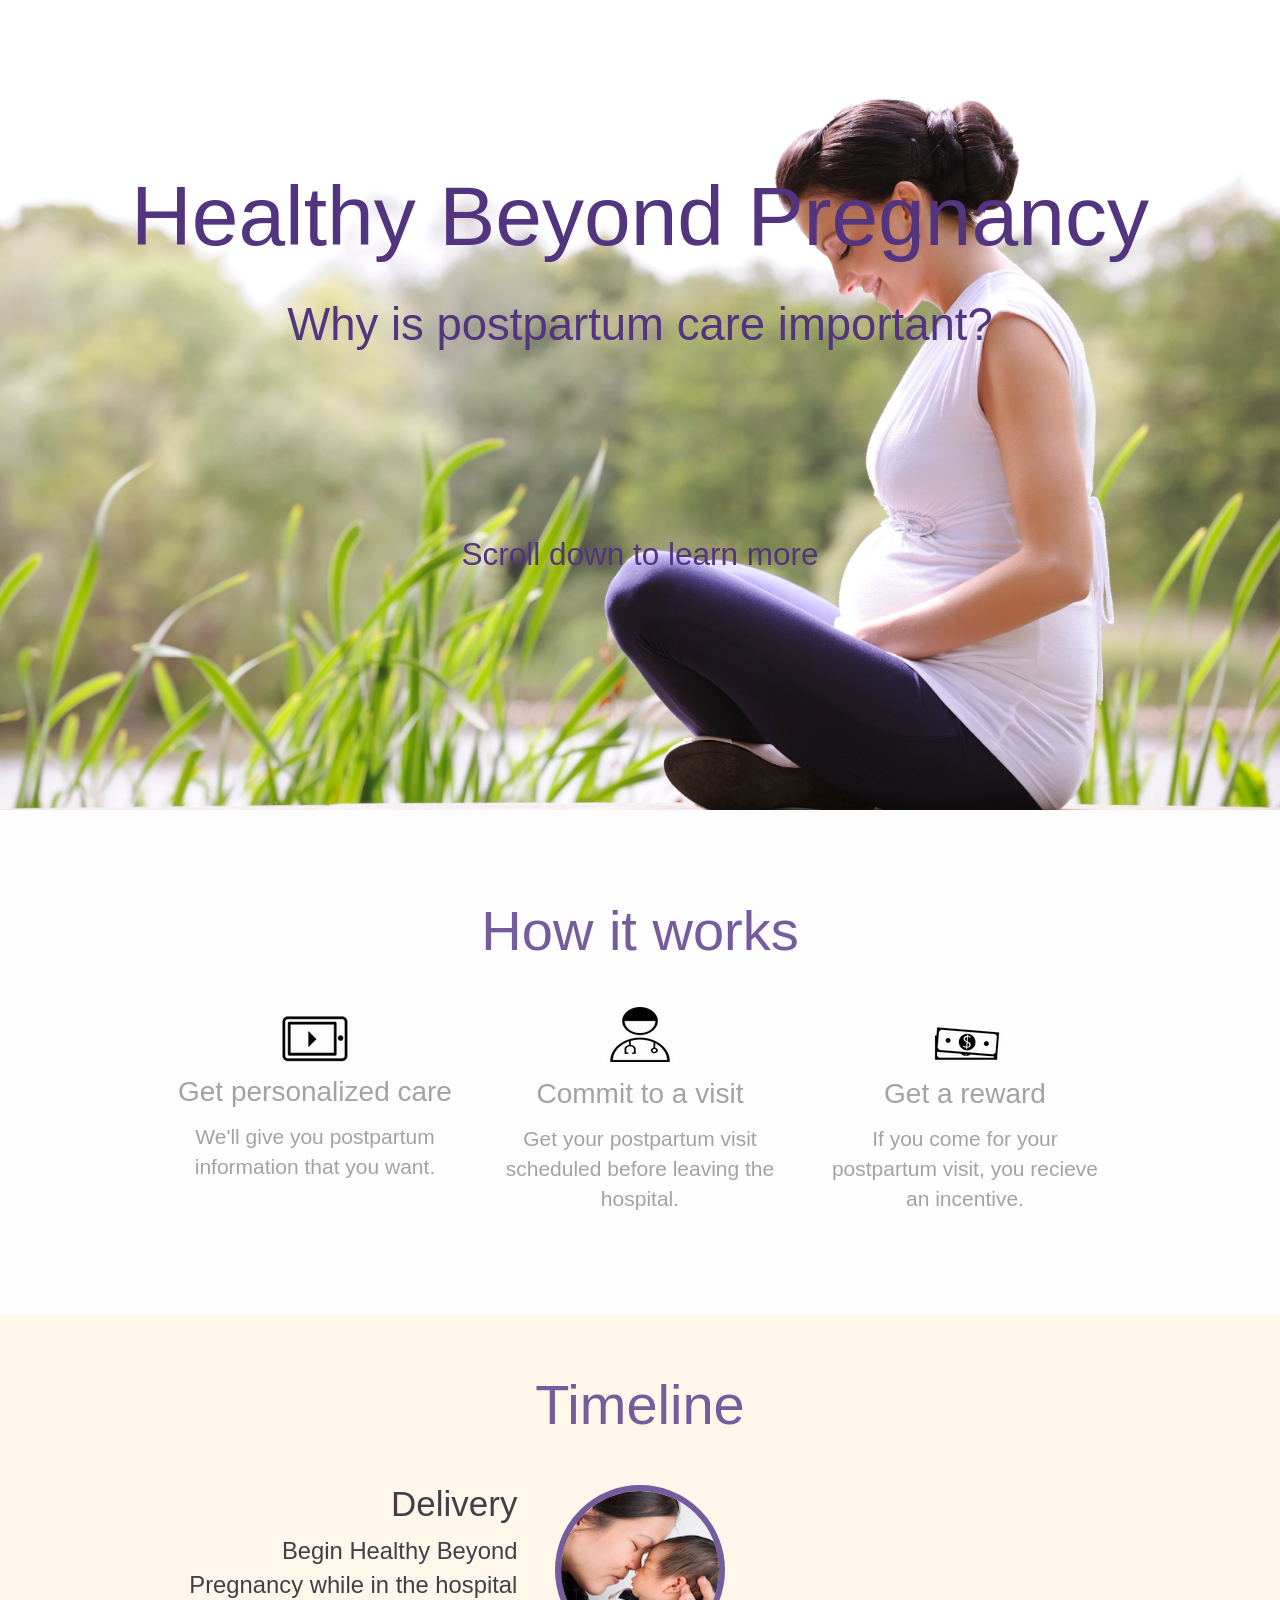
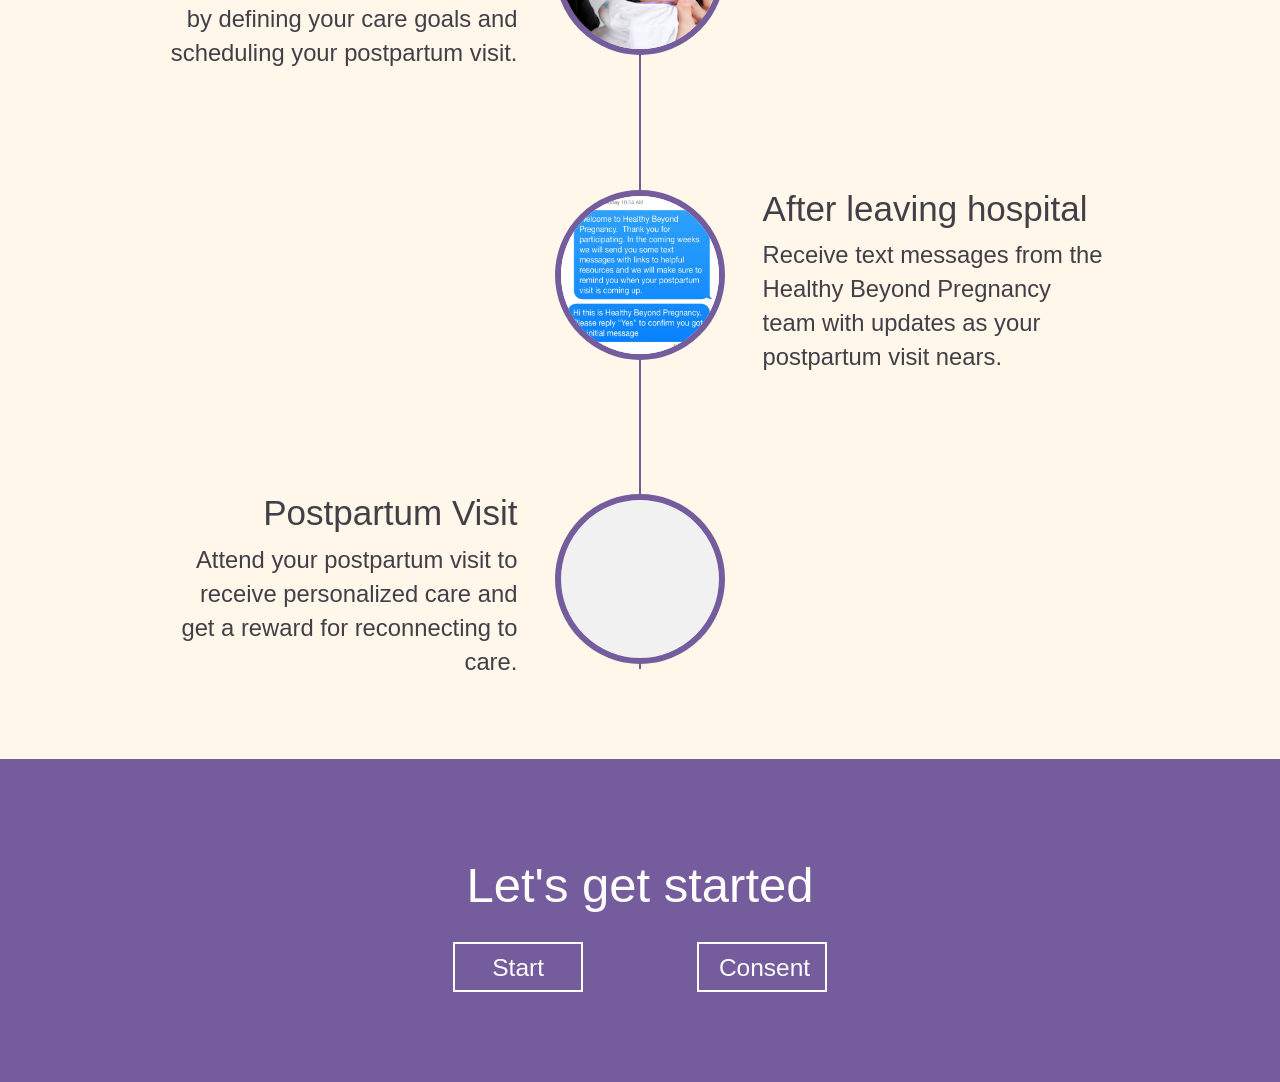
==== commit 86877012: "added scroll down prompot + responsive design for tablets" ====
--- a/templates/index.html
+++ b/templates/index.html
@@ -63,7 +63,7 @@
 										<h3> Delivery </h3> 
 									</div>
 									<div class="timeline-body">
-										<p> Begin HBP while in the hospital by defining your care goals and scheduling your postpartum visit. </p>
+										<p> Begin Healthy Beyond Pregnancy while in the hospital by defining your care goals and scheduling your postpartum visit. </p>
 									</div>
 								</div>
 							</li>
@@ -76,7 +76,7 @@
 	                                    <h3> After leaving hospital </h3>
 	                                </div>
 	                                <div class="timeline-body">
-	                                    <p> Receive text messages from HBP team with updates as your postpartum visit nears. </p>
+	                                    <p> Receive text messages from the Healthy Beyond Pregnancy team with updates as your postpartum visit nears. </p>
 	                                    <p> 
 	                                </div>
 	                            </div>
--- a/static/css/index.css
+++ b/static/css/index.css
@@ -347,13 +347,13 @@
 
 /* Small Tablets Landscape */
 @media (min-width:641px) and (max-width:960px) { 
-  header {
-    min-height: 43%;
+  /*header {
+    min-height: 60%;
   }
 
   header .header-content {
-    padding-top: 80px;
-  }
+    padding-top: 150px;
+  }*/
 
   header .header-content h1 {
     font-size: 4.0em;
@@ -367,20 +367,19 @@
   }
 
   header .header-content #scroll-down-prompt {
-    margin-top: 50px;
+    margin-top: 160px;
     font-weight: 200;
     font-size: 2.0em;
   }
 
   #about {
-    padding-top: 0px;
-    padding-bottom: 20px;
+    padding-top: 40px;
+    padding-bottom: 60px;
   }
 
   #about h2 {
     font-size: 2.50em;
     font-weight: 300;
-    margin-bottom: 0px;
   }
 
   #about .step {
@@ -391,7 +390,7 @@
 
   #about .step-desc {
     font-weight: 300;
-    font-size: 1.05em;
+    font-size: 1.20em;
   }
 
   #timeline-section {
@@ -424,12 +423,12 @@
   }
 
   header .header-content {
-    padding-top: 200px;
+    padding-top: 190px;
   }
 
   #about {
-    padding-top: 20px;
-    padding-bottom: 30px;
+    padding-top: 40px;
+    padding-bottom: 60px;
   }
 
   #about h2 {
@@ -439,12 +438,13 @@
 
 /* Large Tablets */
 @media (min-width:961px) and (max-width:1024px) { 
-  header {
+  /*header {
     min-height: 60%;
   }
 
+  */
   header .header-content {
-    padding-top: 85px;
+    padding-top: 200px;
   }
 
   header .header-content h1 {
@@ -458,9 +458,15 @@
     font-size: 3.0em;
   }
 
+  header .header-content #scroll-down-prompt {
+    margin-top: 200px;
+    font-weight: 200;
+    font-size: 2.0em;
+  }
+
   #about {
-    padding-top: 20px;
-    padding-bottom: 35px;
+    padding-top: 50px;
+    padding-bottom: 70px;
   }
 
   #about h2 {
@@ -477,7 +483,7 @@
 
   #about .step-desc {
     font-weight: 300;
-    font-size: 1.20em;
+    font-size: 1.30em;
   }
 
   #timeline-section {
